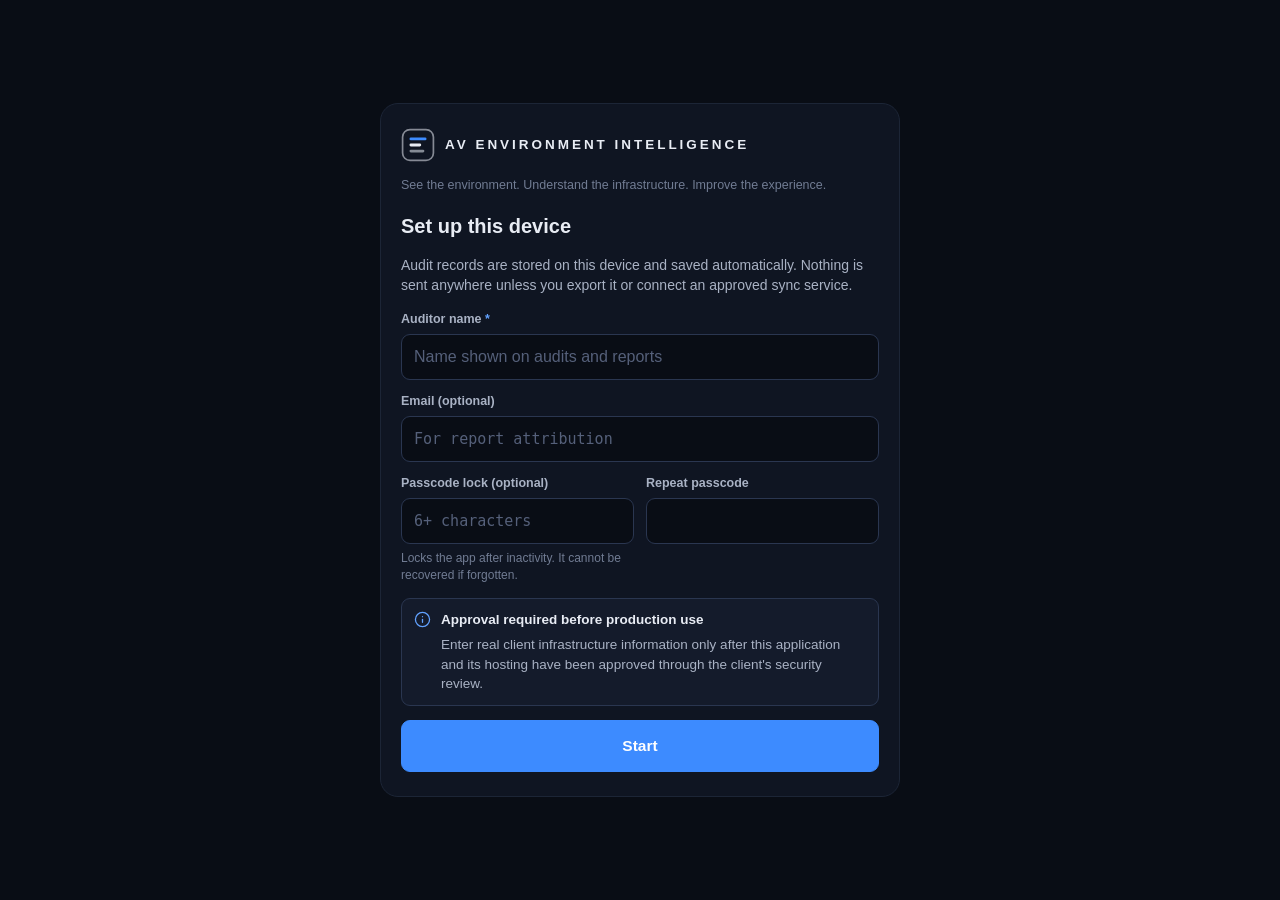
==== app/index.html @ 86ef1dc5 "AV Environment Intelligence 1.0.0 Mobile-first, offline-first AV environment audit application, with" ====
<!doctype html>
<html lang="en">
<head>
<meta charset="utf-8">
<meta name="viewport" content="width=device-width, initial-scale=1, viewport-fit=cover">
<title>AV Environment Intelligence</title>
<meta name="description" content="AV environment audit workspace: room audits, device inventory, infrastructure documentation, findings and reporting.">
<meta name="theme-color" content="#0f1522">
<meta name="color-scheme" content="dark">
<meta name="robots" content="noindex, nofollow">
<meta name="referrer" content="no-referrer">
<meta name="apple-mobile-web-app-capable" content="yes">
<meta name="mobile-web-app-capable" content="yes">
<meta name="apple-mobile-web-app-status-bar-style" content="black-translucent">
<meta name="apple-mobile-web-app-title" content="AV Intelligence">
<meta name="format-detection" content="telephone=no">
<!-- Device-only by default: connect-src 'self' means the browser refuses every connection to any other origin.
     Cloud sync is enabled only by rebuilding with the approved workspace origin: tools\build.ps1 -SyncOrigin https://<project>.supabase.co
     (the build adds that single origin to connect-src). See docs/DEPLOYMENT.md. -->
<meta http-equiv="Content-Security-Policy" content="default-src 'self'; script-src 'self'; style-src 'self'; img-src 'self' data: blob:; connect-src 'self'; object-src 'none'; base-uri 'self'; form-action 'none'">
<link rel="manifest" href="manifest.webmanifest" crossorigin="use-credentials">
<link rel="icon" href="icons/icon-192.png" type="image/png">
<link rel="apple-touch-icon" href="icons/apple-touch-icon.png">
<link rel="stylesheet" href="css/app.css">
</head>
<body>
<div id="app"><div class="boot">AV Environment Intelligence</div></div>
<noscript>This application requires JavaScript.</noscript>
<script src="js/core.js"></script>
<script src="js/schema.js"></script>
<script src="js/store.js"></script>
<script src="js/rules.js"></script>
<script src="js/actions.js"></script>
<script src="js/ui.js"></script>
<script src="js/photos.js"></script>
<script src="js/zip.js"></script>
<script src="js/xlsx.js"></script>
<script src="js/pdf.js"></script>
<script src="js/reports.js"></script>
<script src="js/exporter.js"></script>
<script src="js/handoff.js"></script>
<script src="js/sync.js"></script>
<script src="js/auth.js"></script>
<script src="js/roomimport.js"></script>
<script src="js/pages/command.js"></script>
<script src="js/pages/environment.js"></script>
<script src="js/pages/audits.js"></script>
<script src="js/pages/devices.js"></script>
<script src="js/pages/infrastructure.js"></script>
<script src="js/pages/backlog.js"></script>
<script src="js/pages/coordination.js"></script>
<script src="js/pages/spares.js"></script>
<script src="js/pages/reports.js"></script>
<script src="js/pages/export.js"></script>
<script src="js/pages/settings.js"></script>
<script src="js/shell.js"></script>
<script src="js/main.js"></script>
</body>
</html>
---- app/css/app.css ----
/* AV ENVIRONMENT INTELLIGENCE — design system.
   Layout: fixed app frame (sidebar on desktop, bottom tabs on phones) around one scrolling work area; a single committed dark look. */
:root {
  color-scheme: dark;
  --bg: #090d15;
  --surface: #0f1522;
  --raised: #141b2b;
  --hover: #19223a;
  --line: #1c2536;
  --line-strong: #2a3650;
  --text: #e8ecf4;
  --text-2: #a9b2c4;
  --muted: #717c93;
  --accent: #3d8bff;
  --accent-strong: #62a2ff;
  --accent-weak: rgba(61, 139, 255, 0.14);
  --ok: #37c391;
  --ok-weak: rgba(55, 195, 145, 0.13);
  --warn: #f0b34c;
  --warn-weak: rgba(240, 179, 76, 0.13);
  --danger: #f2675f;
  --danger-weak: rgba(242, 103, 95, 0.13);
  --violet: #9f90ff;
  --violet-weak: rgba(159, 144, 255, 0.14);
  --radius: 12px;
  --radius-sm: 9px;
  --font: -apple-system, BlinkMacSystemFont, "SF Pro Text", "Segoe UI Variable Text", "Segoe UI", Inter, Roboto, "Helvetica Neue", Arial, sans-serif;
  --mono: ui-monospace, "SF Mono", "Cascadia Mono", Consolas, Menlo, monospace;
  --safe-t: env(safe-area-inset-top, 0px);
  --safe-b: env(safe-area-inset-bottom, 0px);
  --gut-l: max(16px, env(safe-area-inset-left, 0px));
  --gut-r: max(16px, env(safe-area-inset-right, 0px));
}
/* Hosted inside a Claude artifact frame: the host already pads the root by the safe-area insets. */
:root.embedded { --safe-t: 0px; --safe-b: 0px; }

*, *::before, *::after { box-sizing: border-box; }
html, body { height: 100%; margin: 0; }
body {
  background: var(--bg); color: var(--text); font-family: var(--font); font-size: 15px; line-height: 1.45;
  -webkit-font-smoothing: antialiased; -webkit-text-size-adjust: 100%; text-size-adjust: 100%; overscroll-behavior: none;
  -webkit-tap-highlight-color: transparent;
}
#app, .app-root { height: 100%; }
h1, h2, h3, p { margin: 0; }
button, input, select, textarea { font: inherit; color: inherit; }
button { cursor: pointer; -webkit-appearance: none; appearance: none; }
button:disabled { cursor: not-allowed; }
a { color: var(--accent-strong); text-decoration: none; }
img { max-width: 100%; }
:focus-visible { outline: 2px solid var(--accent); outline-offset: 2px; }
.ic { flex: none; display: block; }
.mono { font-family: var(--mono); font-size: 0.93em; letter-spacing: 0; }
.muted { color: var(--muted); }
.grow { flex: 1 1 auto; min-width: 0; }
.count { color: var(--muted); font-weight: 500; margin-left: 6px; font-variant-numeric: tabular-nums; }
.boot { height: 100%; display: flex; align-items: center; justify-content: center; color: var(--muted); font-size: 13px; letter-spacing: 0.08em; text-transform: uppercase; }

/* ------------------------------------------------------------ frame */
.shell { height: 100%; display: flex; }
.sidebar { display: none; width: 264px; flex: none; flex-direction: column; gap: 14px; padding: 18px 12px 12px; border-right: 1px solid var(--line); background: var(--surface); overflow-y: auto; }
.sidebar-brand { padding: 4px 8px 6px; }
.sidebar-new { margin: 0 4px; width: calc(100% - 8px); }
.nav { display: flex; flex-direction: column; gap: 2px; }
.nav-item { display: flex; align-items: center; gap: 11px; padding: 9px 10px; border-radius: 8px; color: var(--text-2); font-size: 14px; font-weight: 500; }
.nav-item:hover { background: var(--raised); color: var(--text); }
.nav-item.on { background: var(--accent-weak); color: var(--text); }
.nav-item.on .ic { color: var(--accent-strong); }
.nav-label { flex: 1; min-width: 0; }
.nav-badge { font-size: 11px; font-weight: 700; min-width: 20px; height: 18px; padding: 0 6px; border-radius: 9px; background: var(--raised); border: 1px solid var(--line-strong); color: var(--text-2); display: inline-flex; align-items: center; justify-content: center; font-variant-numeric: tabular-nums; }
.sidebar-foot { margin-top: auto; padding: 10px 8px 2px; border-top: 1px solid var(--line); display: flex; flex-direction: column; gap: 8px; }
.who { display: flex; align-items: center; gap: 10px; }
.who-avatar { width: 30px; height: 30px; border-radius: 50%; background: var(--raised); border: 1px solid var(--line-strong); display: flex; align-items: center; justify-content: center; color: var(--text-2); }
.who-text { display: flex; flex-direction: column; min-width: 0; }
.who-name { font-size: 13px; font-weight: 600; white-space: nowrap; overflow: hidden; text-overflow: ellipsis; }
.who-role, .sidebar-meta { font-size: 11.5px; color: var(--muted); }

.content { flex: 1; min-width: 0; height: 100%; display: flex; flex-direction: column; }
.topbar { flex: none; display: flex; align-items: center; gap: 8px; min-height: calc(52px + var(--safe-t)); padding: var(--safe-t) var(--gut-r) 0 var(--gut-l); border-bottom: 1px solid var(--line); background: var(--surface); }
.topbar-brand { background: none; border: 0; padding: 6px 0; display: flex; align-items: center; }
.topbar-section { display: none; font-weight: 600; font-size: 15px; }
.main { flex: 1; min-height: 0; overflow-y: auto; overflow-x: hidden; -webkit-overflow-scrolling: touch; overscroll-behavior: contain; }
.page { max-width: 1240px; margin: 0 auto; padding: 16px var(--gut-r) 40px var(--gut-l); display: flex; flex-direction: column; gap: 16px; }
.bottomnav { flex: none; display: grid; grid-template-columns: 1fr 1fr auto 1fr 1fr; align-items: center; padding: 6px 6px calc(6px + var(--safe-b)); border-top: 1px solid var(--line); background: var(--surface); }
.bn-item { background: none; border: 0; display: flex; flex-direction: column; align-items: center; gap: 3px; padding: 6px 2px; min-height: 48px; color: var(--muted); font-size: 10.5px; font-weight: 600; letter-spacing: 0.02em; border-radius: 10px; }
.bn-item.on { color: var(--text); }
.bn-item.on .ic { color: var(--accent-strong); }
.fab { display: flex; align-items: center; gap: 6px; margin: -18px 10px 0; min-height: 48px; padding: 0 18px 0 14px; border-radius: 15px; border: 0; background: var(--accent); color: #fff; font-weight: 700; font-size: 13px; letter-spacing: 0.08em; box-shadow: 0 0 0 5px var(--surface), 0 8px 22px rgba(20, 70, 170, 0.45); }
.fab:active { background: #2f79ea; }
.overlays { position: relative; z-index: 30; }

.demo-banner { flex: none; display: flex; align-items: center; gap: 10px; padding: 7px var(--gut-r) 7px var(--gut-l); background: var(--warn-weak); border-bottom: 1px solid rgba(240, 179, 76, 0.28); color: #f3cf8d; font-size: 12.5px; }
.demo-banner strong { font-size: 11px; letter-spacing: 0.1em; color: var(--warn); white-space: nowrap; }
.demo-banner span { flex: 1; min-width: 0; white-space: nowrap; overflow: hidden; text-overflow: ellipsis; }
.demo-banner .link { padding: 0 2px; }
/* the notice on the copy hosted as a demonstration page: always shown, and never cut short */
.demo-banner-hosted { align-items: flex-start; }
.demo-banner-hosted span { white-space: normal; overflow: visible; }
.status-banner { flex: none; display: flex; align-items: flex-start; gap: 8px; padding: 8px var(--gut-r) 8px var(--gut-l); background: var(--danger-weak); border-bottom: 1px solid rgba(242, 103, 95, 0.3); color: #ffc0bb; font-size: 13px; }
.link { background: none; border: 0; padding: 4px 2px; color: var(--accent-strong); font-weight: 600; font-size: inherit; text-decoration: underline; text-underline-offset: 3px; }
.save-pill { display: inline-flex; align-items: center; gap: 6px; min-height: 30px; padding: 0 10px; border-radius: 15px; border: 1px solid var(--line-strong); background: var(--raised); font-size: 12px; font-weight: 600; color: var(--text-2); white-space: nowrap; font-variant-numeric: tabular-nums; }
.save-ok .ic { color: var(--ok); }
.save-warn { border-color: rgba(240, 179, 76, 0.4); } .save-warn .ic { color: var(--warn); }
.save-danger { border-color: rgba(242, 103, 95, 0.5); color: #ffc0bb; } .save-danger .ic { color: var(--danger); }

.brand { display: flex; align-items: center; gap: 10px; color: var(--text); min-width: 0; }
.brand-mark { flex: none; color: var(--text); }
.brand-text { display: flex; align-items: center; gap: 9px; min-width: 0; }
.brand-name { font-weight: 700; font-size: 13.5px; letter-spacing: 0.22em; }
.brand-sep { width: 1px; height: 14px; background: var(--line-strong); }
.brand-product { font-size: 10px; font-weight: 600; letter-spacing: 0.16em; color: var(--text-2); white-space: nowrap; }
.brand-stack .brand-text { flex-direction: column; align-items: flex-start; gap: 3px; }
.brand-stack .brand-sep { display: none; }

@media (min-width: 1024px) {
  .sidebar { display: flex; }
  .bottomnav { display: none; }
  .topbar-brand { display: none; }
  .topbar-section { display: block; }
  .topbar { background: var(--bg); padding-left: 28px; padding-right: 28px; }
  .page { padding: 24px 28px 56px; gap: 20px; }
  .demo-banner, .status-banner { padding-left: 28px; padding-right: 28px; }
}

/* ------------------------------------------------------------ page header */
.page-head { display: flex; align-items: flex-start; justify-content: space-between; gap: 12px; flex-wrap: wrap; }
.page-head-main { display: flex; align-items: flex-start; gap: 6px; min-width: 0; flex: 1 1 190px; }
.back-btn { margin: -3px 0 0 -8px; }
.page-titles { min-width: 0; display: flex; flex-direction: column; gap: 3px; }
.eyebrow { font-size: 11px; font-weight: 600; letter-spacing: 0.1em; text-transform: uppercase; color: var(--muted); }
.page-title { font-size: 21px; line-height: 1.2; font-weight: 650; letter-spacing: -0.01em; display: flex; align-items: center; flex-wrap: wrap; gap: 8px; text-wrap: balance; }
.page-sub { color: var(--text-2); font-size: 13.5px; }
.page-actions { display: flex; gap: 8px; flex-wrap: wrap; align-items: center; }
@media (min-width: 1024px) { .page-title { font-size: 24px; } }

/* ------------------------------------------------------------ buttons */
.btn { display: inline-flex; align-items: center; justify-content: center; gap: 8px; min-height: 44px; padding: 0 16px; border-radius: var(--radius-sm); border: 1px solid var(--line-strong); background: var(--raised); color: var(--text); font-weight: 600; font-size: 14px; white-space: nowrap; text-align: center; user-select: none; -webkit-user-select: none; }
.btn:hover { background: var(--hover); }
.btn:disabled, .btn[aria-disabled="true"] { opacity: 0.45; }
.btn-primary { background: var(--accent); border-color: var(--accent); color: #fff; }
.btn-primary:hover { background: #2f7df2; }
.btn-ghost { background: transparent; border-color: transparent; color: var(--text-2); }
.btn-ghost:hover { background: var(--raised); color: var(--text); }
.btn-danger { background: var(--danger); border-color: var(--danger); color: #fff; }
.btn-danger:hover { background: #e0564e; }
.btn-ghost-danger { background: transparent; border-color: transparent; color: var(--danger); }
.btn-ghost-danger:hover { background: var(--danger-weak); }
.btn-sm { min-height: 36px; padding: 0 12px; font-size: 13px; border-radius: 8px; }
.btn-lg { min-height: 52px; font-size: 15.5px; padding: 0 20px; }
.btn-block { display: flex; width: 100%; }
.icon-btn { display: inline-flex; align-items: center; justify-content: center; width: 40px; height: 40px; flex: none; border-radius: 10px; border: 0; background: transparent; color: var(--text-2); }
.icon-btn:hover { background: var(--raised); color: var(--text); }
.btn-row { display: flex; align-items: center; gap: 8px; }
.btn-row.wrap { flex-wrap: wrap; }
.capture { position: relative; cursor: pointer; }
.file-input { position: absolute; width: 1px; height: 1px; opacity: 0; overflow: hidden; pointer-events: none; }

/* ------------------------------------------------------------ chips */
.chip { display: inline-flex; align-items: center; gap: 4px; height: 22px; padding: 0 8px; border-radius: 11px; border: 1px solid var(--line-strong); background: var(--raised); color: var(--text-2); font-size: 11.5px; font-weight: 600; white-space: nowrap; font-variant-numeric: tabular-nums; }
.chip-ok { color: var(--ok); background: var(--ok-weak); border-color: rgba(55, 195, 145, 0.3); }
.chip-warn { color: var(--warn); background: var(--warn-weak); border-color: rgba(240, 179, 76, 0.3); }
.chip-danger { color: var(--danger); background: var(--danger-weak); border-color: rgba(242, 103, 95, 0.32); }
.chip-accent { color: var(--accent-strong); background: var(--accent-weak); border-color: rgba(61, 139, 255, 0.32); }
.chip-violet { color: var(--violet); background: var(--violet-weak); border-color: rgba(159, 144, 255, 0.32); }
.chip-muted { color: var(--muted); background: transparent; }
.chip-demo { color: var(--warn); background: transparent; border-color: rgba(240, 179, 76, 0.4); font-size: 10px; letter-spacing: 0.08em; height: 18px; padding: 0 6px; }
.chip-strong { font-weight: 700; }
.chip-scroll { display: flex; gap: 8px; overflow-x: auto; padding: 2px 0 6px; margin: 0 calc(-1 * var(--gut-r)) 0 calc(-1 * var(--gut-l)); padding-left: var(--gut-l); padding-right: var(--gut-r); scrollbar-width: none; }
.chip-scroll::-webkit-scrollbar { display: none; }
.sheet-body .chip-scroll { margin: 0 -16px; padding-left: 16px; padding-right: 16px; }
.pill { flex: none; min-height: 38px; padding: 0 14px; border-radius: 19px; border: 1px solid var(--line-strong); background: transparent; color: var(--text-2); font-size: 13px; font-weight: 600; white-space: nowrap; }
.pill.on { background: var(--accent-weak); border-color: var(--accent); color: var(--text); }

/* ------------------------------------------------------------ forms */
.form-group { display: flex; flex-direction: column; gap: 10px; }
.form-group + .form-group { margin-top: 18px; }
.form-group-title { font-size: 11px; font-weight: 700; letter-spacing: 0.1em; text-transform: uppercase; color: var(--muted); padding-bottom: 6px; border-bottom: 1px solid var(--line); }
.form-grid { display: grid; grid-template-columns: repeat(2, minmax(0, 1fr)); gap: 12px; }
.field { grid-column: 1 / -1; display: flex; flex-direction: column; gap: 6px; min-width: 0; }
.field.half { grid-column: span 1; }
@media (max-width: 359px) { .field.half { grid-column: 1 / -1; } }
.field-label { font-size: 12.5px; font-weight: 600; color: var(--text-2); }
.req { color: var(--accent-strong); }
.field-hint { font-size: 12px; color: var(--muted); line-height: 1.4; }
.hint-warn { color: var(--warn); }
.hint-danger { color: #f59a94; }
.field-error { font-size: 12px; color: var(--danger); font-weight: 600; }
.field.is-missing .input { border-color: var(--danger); }
.field-toggle { flex-direction: row; flex-wrap: wrap; align-items: center; justify-content: space-between; column-gap: 12px; }
.field-toggle .field-hint { flex-basis: 100%; }
.input { display: block; width: 100%; min-height: 46px; padding: 10px 12px; border-radius: var(--radius-sm); border: 1px solid var(--line-strong); background: var(--bg); color: var(--text); font-size: 16px; line-height: 1.35; -webkit-appearance: none; appearance: none; }
.input::placeholder { color: #55607a; }
.input:focus { outline: none; border-color: var(--accent); box-shadow: 0 0 0 3px var(--accent-weak); }
.input:disabled { opacity: 0.55; }
.input.mono { font-size: 15px; }
.textarea { resize: vertical; min-height: 76px; }
.select { padding-right: 34px; background-image: url("data:image/svg+xml,%3Csvg xmlns='http://www.w3.org/2000/svg' width='16' height='16' viewBox='0 0 24 24' fill='none' stroke='%23a9b2c4' stroke-width='2.2' stroke-linecap='round' stroke-linejoin='round'%3E%3Cpolyline points='6 9 12 15 18 9'/%3E%3C/svg%3E"); background-repeat: no-repeat; background-position: right 10px center; text-overflow: ellipsis; }
input[type="date"].input { min-width: 0; }
.combo { position: relative; }
.toggle { position: relative; flex: none; width: 50px; height: 30px; border-radius: 15px; border: 1px solid var(--line-strong); background: var(--bg); padding: 0; }
.toggle-knob { position: absolute; top: 3px; left: 3px; width: 22px; height: 22px; border-radius: 50%; background: var(--text-2); }
.toggle.on { background: var(--accent); border-color: var(--accent); }
.toggle.on .toggle-knob { left: 23px; background: #fff; }
.seg { display: grid; grid-auto-flow: column; grid-auto-columns: minmax(0, 1fr); gap: 6px; }
.seg.seg-wrap { grid-auto-flow: row; grid-template-columns: repeat(2, minmax(0, 1fr)); }
.seg-btn { min-height: 44px; padding: 4px 6px; border-radius: var(--radius-sm); border: 1px solid var(--line-strong); background: transparent; color: var(--text-2); font-size: 13px; font-weight: 600; line-height: 1.15; }
.seg-btn.on { background: var(--accent-weak); border-color: var(--accent); color: var(--text); }
.seg-btn.on.tone-ok { background: var(--ok-weak); border-color: var(--ok); color: var(--ok); }
.seg-btn.on.tone-danger { background: var(--danger-weak); border-color: var(--danger); color: var(--danger); }
.seg-btn.on.tone-warn { background: var(--warn-weak); border-color: var(--warn); color: var(--warn); }
.seg-btn.on.tone-muted { background: var(--raised); border-color: var(--muted); color: var(--text-2); }
.ident { padding: 12px; border-radius: var(--radius); border: 1px solid var(--line); background: var(--raised); gap: 8px; }
.ident-missing { border-color: rgba(242, 103, 95, 0.45); }
.ident-recorded { border-color: rgba(240, 179, 76, 0.4); }
.ident-head { display: flex; align-items: center; justify-content: space-between; gap: 8px; }
.ident-row { display: grid; grid-template-columns: minmax(0, 1fr); gap: 8px; }
@media (min-width: 520px) { .ident-row { grid-template-columns: minmax(0, 1.1fr) minmax(0, 1fr); } }
.search { display: flex; align-items: center; gap: 8px; min-height: 44px; padding: 0 6px 0 12px; border-radius: var(--radius-sm); border: 1px solid var(--line-strong); background: var(--bg); color: var(--muted); flex: 1 1 200px; min-width: 0; }
.search:focus-within { border-color: var(--accent); }
.search-input { flex: 1; min-width: 0; border: 0; background: transparent; outline: none; font-size: 16px; color: var(--text); -webkit-appearance: none; appearance: none; }
.search-input::-webkit-search-cancel-button { display: none; }
.toolbar { display: flex; flex-wrap: wrap; gap: 8px; align-items: center; }
.toolbar .select { width: auto; flex: 1 1 140px; min-width: 0; min-height: 44px; font-size: 14px; }
.toolbar .search { flex-basis: 100%; }
@media (min-width: 900px) { .toolbar .search { flex-basis: 240px; } .toolbar .select { flex: 0 1 190px; } }
.label-row { display: flex; align-items: center; justify-content: space-between; gap: 8px; }
.label { font-size: 11px; font-weight: 700; letter-spacing: 0.1em; text-transform: uppercase; color: var(--muted); }

/* ------------------------------------------------------------ surfaces */
.card { border: 1px solid var(--line); border-radius: var(--radius); background: var(--surface); min-width: 0; }
.card-pad { padding: 14px; display: flex; flex-direction: column; gap: 12px; }
.card-head { display: flex; align-items: center; justify-content: space-between; gap: 8px; }
.card-title { font-size: 12px; font-weight: 700; letter-spacing: 0.09em; text-transform: uppercase; color: var(--text-2); }
.list { display: flex; flex-direction: column; border: 1px solid var(--line); border-radius: var(--radius); background: var(--surface); overflow: hidden; }
.list-plain { border: 0; border-radius: 0; background: none; }
.row { display: flex; align-items: center; gap: 12px; width: 100%; min-height: 58px; padding: 11px 14px; text-align: left; background: none; border: 0; border-bottom: 1px solid var(--line); color: inherit; }
.row:last-child { border-bottom: 0; }
.row-click:hover { background: var(--raised); }
.row-left { flex: none; color: var(--text-2); display: flex; align-items: center; }
.row-main { flex: 1; min-width: 0; display: flex; flex-direction: column; gap: 3px; }
.row-title { font-weight: 600; font-size: 14.5px; display: flex; align-items: center; flex-wrap: wrap; gap: 6px; overflow-wrap: anywhere; }
.row-sub { font-size: 12.5px; color: var(--text-2); overflow-wrap: anywhere; }
.row-right { flex: none; display: flex; align-items: center; gap: 6px; flex-wrap: wrap; justify-content: flex-end; max-width: 46%; }
.row-chev { color: var(--muted); flex: none; }
.sect { border: 1px solid var(--line); border-radius: var(--radius); background: var(--surface); min-width: 0; }
.sect-head { display: flex; align-items: center; gap: 10px; width: 100%; min-height: 58px; padding: 10px 14px; background: none; border: 0; text-align: left; }
.sect-ic { color: var(--accent-strong); flex: none; }
.sect-titles { flex: 1; min-width: 0; display: flex; flex-direction: column; gap: 2px; }
.sect-name { font-weight: 650; font-size: 15px; }
.sect-sub { font-size: 12.5px; color: var(--text-2); }
.sect-chev { color: var(--muted); }
.sect-body { padding: 12px 12px 14px; display: flex; flex-direction: column; gap: 12px; border-top: 1px solid var(--line); }
.sect-stack { display: flex; flex-direction: column; gap: 8px; }
@media (min-width: 720px) { .sect-body { padding: 16px; gap: 14px; } }
.tiles { display: grid; grid-template-columns: repeat(2, minmax(0, 1fr)); gap: 10px; }
@media (min-width: 720px) { .tiles { grid-template-columns: repeat(4, minmax(0, 1fr)); } .tiles-3 { grid-template-columns: repeat(3, minmax(0, 1fr)); } }
@media (min-width: 1200px) { .tiles-6 { grid-template-columns: repeat(6, minmax(0, 1fr)); } }
.stat { display: flex; flex-direction: column; gap: 4px; padding: 12px 14px; border-radius: var(--radius); border: 1px solid var(--line); background: var(--surface); text-align: left; min-width: 0; color: inherit; }
.stat-click:hover { background: var(--raised); }
.stat-label { font-size: 11px; font-weight: 700; letter-spacing: 0.07em; text-transform: uppercase; color: var(--muted); }
.stat-value { font-size: 26px; line-height: 1.1; font-weight: 650; font-variant-numeric: tabular-nums; letter-spacing: -0.01em; }
.stat-unit { font-size: 14px; color: var(--muted); font-weight: 500; margin-left: 3px; }
.stat-sub { font-size: 12px; color: var(--text-2); }
.stat-danger .stat-value { color: var(--danger); }
.stat-warn .stat-value { color: var(--warn); }
.stat-ok .stat-value { color: var(--ok); }
.stat-accent .stat-value { color: var(--accent-strong); }
.progress { height: 6px; border-radius: 3px; background: var(--raised); overflow: hidden; }
.progress-bar { height: 100%; border-radius: 3px; background: var(--accent); }
.progress-ok .progress-bar { background: var(--ok); }
.progress-warn .progress-bar { background: var(--warn); }
.stackbar { display: flex; height: 8px; border-radius: 4px; overflow: hidden; gap: 2px; background: transparent; }
.stackbar span { border-radius: 2px; min-width: 4px; }
.stack-ok { background: var(--ok); } .stack-warn { background: var(--warn); } .stack-muted { background: var(--line-strong); } .stack-accent { background: var(--accent); } .stack-danger { background: var(--danger); }
.legend { display: flex; flex-wrap: wrap; gap: 4px 14px; font-size: 12.5px; color: var(--text-2); }
.legend i { display: inline-block; width: 8px; height: 8px; border-radius: 2px; margin-right: 6px; }
.tabs { display: flex; gap: 2px; overflow-x: auto; border-bottom: 1px solid var(--line); scrollbar-width: none; margin: 0 calc(-1 * var(--gut-r)) 0 calc(-1 * var(--gut-l)); padding: 0 var(--gut-r) 0 var(--gut-l); }
.tabs::-webkit-scrollbar { display: none; }
.tab { flex: none; min-height: 44px; padding: 0 12px; background: none; border: 0; border-bottom: 2px solid transparent; color: var(--muted); font-weight: 600; font-size: 14px; white-space: nowrap; display: inline-flex; align-items: center; gap: 6px; }
.tab.on { color: var(--text); border-bottom-color: var(--accent); }
.tab-count { font-size: 11px; padding: 0 6px; height: 18px; border-radius: 9px; background: var(--raised); color: var(--text-2); display: inline-flex; align-items: center; font-variant-numeric: tabular-nums; }
.empty { display: flex; flex-direction: column; align-items: center; gap: 8px; padding: 28px 16px; text-align: center; color: var(--text-2); }
.empty-ic { width: 46px; height: 46px; border-radius: 50%; border: 1px solid var(--line-strong); display: flex; align-items: center; justify-content: center; color: var(--muted); }
.empty-title { font-weight: 600; color: var(--text); }
.empty-text { font-size: 13px; max-width: 46ch; }
.kv-list { display: flex; flex-direction: column; border: 1px solid var(--line); border-radius: var(--radius); overflow: hidden; }
.kv { display: flex; justify-content: space-between; gap: 14px; padding: 9px 12px; border-bottom: 1px solid var(--line); font-size: 13.5px; }
.kv:last-child { border-bottom: 0; }
.kv-k { color: var(--muted); flex: none; max-width: 46%; }
.kv-v { text-align: right; min-width: 0; overflow-wrap: anywhere; }
.kv-mono .kv-v { font-family: var(--mono); font-size: 12.5px; }
.note { display: flex; gap: 10px; padding: 11px 12px; border-radius: var(--radius-sm); border: 1px solid var(--line-strong); background: var(--raised); font-size: 13.5px; color: var(--text-2); line-height: 1.45; }
.note .ic { margin-top: 1px; }
.note-body { min-width: 0; flex: 1; display: flex; flex-direction: column; gap: 6px; overflow-wrap: anywhere; }
.note-title { font-weight: 650; color: var(--text); }
.note-info .ic { color: var(--accent-strong); }
.note-ok { border-color: rgba(55, 195, 145, 0.3); background: var(--ok-weak); } .note-ok .ic { color: var(--ok); }
.note-warn { border-color: rgba(240, 179, 76, 0.32); background: var(--warn-weak); } .note-warn .ic { color: var(--warn); }
.note-danger { border-color: rgba(242, 103, 95, 0.36); background: var(--danger-weak); color: #ffcfca; } .note-danger .ic { color: var(--danger); }
.split { display: grid; grid-template-columns: minmax(0, 1fr); gap: 16px; }
@media (min-width: 1024px) { .split { grid-template-columns: minmax(0, 1.5fr) minmax(0, 1fr); gap: 20px; } .split-even { grid-template-columns: repeat(2, minmax(0, 1fr)); } }
.stack { display: flex; flex-direction: column; gap: 12px; min-width: 0; }
.stack-lg { gap: 16px; }
.table-wrap { overflow-x: auto; border: 1px solid var(--line); border-radius: var(--radius); background: var(--surface); }
.table { width: 100%; border-collapse: collapse; font-size: 13.5px; }
.table th { text-align: left; padding: 9px 12px; font-size: 11px; font-weight: 700; letter-spacing: 0.07em; text-transform: uppercase; color: var(--muted); border-bottom: 1px solid var(--line); white-space: nowrap; background: var(--surface); }
.table td { padding: 10px 12px; border-bottom: 1px solid var(--line); vertical-align: top; }
.table tr:last-child td { border-bottom: 0; }
.table tbody tr.click { cursor: pointer; }
.table tbody tr.click:hover td { background: var(--raised); }
.table .num { text-align: right; font-variant-numeric: tabular-nums; }

/* ------------------------------------------------------------ overlays */
.sheet-wrap { position: fixed; inset: 0; z-index: 40; display: flex; align-items: flex-end; justify-content: center; background: rgba(3, 6, 12, 0.66); }
.sheet { width: 100%; max-width: 780px; max-height: 94%; display: flex; flex-direction: column; background: var(--surface); border: 1px solid var(--line-strong); border-bottom: 0; border-radius: 18px 18px 0 0; padding-bottom: var(--safe-b); }
.sheet-full .sheet { height: 94%; }
.sheet-wide .sheet { max-width: 1040px; height: 94%; }
.sheet-head { flex: none; display: flex; align-items: center; gap: 8px; padding: 12px 8px 12px 16px; border-bottom: 1px solid var(--line); }
.sheet-titles { flex: 1; min-width: 0; }
.sheet-title { font-weight: 650; font-size: 16px; overflow-wrap: anywhere; }
.sheet-sub { font-size: 12.5px; color: var(--text-2); overflow-wrap: anywhere; }
.sheet-body { flex: 1; min-height: 0; overflow-y: auto; -webkit-overflow-scrolling: touch; overscroll-behavior: contain; padding: 16px; display: flex; flex-direction: column; gap: 14px; }
.sheet-foot { flex: none; display: flex; align-items: center; gap: 8px; padding: 10px 12px; border-top: 1px solid var(--line); }
.saved-hint { font-size: 11.5px; color: var(--muted); margin-right: 4px; display: none; }
@media (min-width: 520px) { .saved-hint { display: inline; } }
@media (min-width: 900px) {
  .sheet-wrap { align-items: center; padding: 24px; }
  .sheet { border-radius: 16px; border-bottom: 1px solid var(--line-strong); max-height: 92%; padding-bottom: 0; }
  .sheet-full .sheet, .sheet-wide .sheet { height: auto; min-height: 420px; }
}
.dialog-wrap { position: fixed; inset: 0; z-index: 60; display: flex; align-items: center; justify-content: center; padding: 20px; background: rgba(3, 6, 12, 0.72); }
.dialog { width: 100%; max-width: 420px; padding: 18px; border-radius: 16px; border: 1px solid var(--line-strong); background: var(--raised); display: flex; flex-direction: column; gap: 12px; }
.dialog-title { font-size: 16.5px; font-weight: 650; }
.dialog-msg { color: var(--text-2); font-size: 14px; overflow-wrap: anywhere; white-space: pre-line; }
.dialog-input { display: flex; flex-direction: column; gap: 6px; }
.dialog-actions { display: flex; justify-content: flex-end; gap: 8px; flex-wrap: wrap; margin-top: 4px; }
.toasts { position: fixed; left: 0; right: 0; bottom: calc(84px + var(--safe-b)); z-index: 80; display: flex; flex-direction: column; align-items: center; gap: 8px; padding: 0 16px; pointer-events: none; }
.toast { max-width: 520px; padding: 10px 14px; border-radius: 10px; border: 1px solid var(--line-strong); background: #1b2438; color: var(--text); font-size: 13.5px; font-weight: 500; box-shadow: 0 10px 30px rgba(0, 0, 0, 0.45); }
.toast-ok { border-color: rgba(55, 195, 145, 0.5); }
.toast-warn { border-color: rgba(240, 179, 76, 0.55); }
.toast-danger { border-color: rgba(242, 103, 95, 0.6); background: #2a1a1d; }
@media (min-width: 1024px) { .toasts { bottom: 28px; } }
.action-list { display: flex; flex-direction: column; gap: 8px; }
.action { display: flex; align-items: center; gap: 12px; width: 100%; min-height: 62px; padding: 10px 12px; border-radius: var(--radius); border: 1px solid var(--line); background: var(--raised); text-align: left; color: var(--text); }
.action:hover { background: var(--hover); }
.action-on { border-color: var(--accent); }
.action-ic { width: 40px; height: 40px; flex: none; border-radius: 10px; background: var(--accent-weak); color: var(--accent-strong); display: flex; align-items: center; justify-content: center; }
.action-text { flex: 1; min-width: 0; display: flex; flex-direction: column; gap: 2px; }
.action-label { font-weight: 650; font-size: 15px; }
.action-hint { font-size: 12.5px; color: var(--text-2); }

/* ------------------------------------------------------------ gate (set-up / lock / sign-in) */
.gate { height: 100%; overflow-y: auto; display: flex; align-items: flex-start; justify-content: center; padding: calc(28px + var(--safe-t)) var(--gut-r) calc(28px + var(--safe-b)) var(--gut-l); }
.gate-card { width: 100%; max-width: 420px; margin: auto 0; display: flex; flex-direction: column; gap: 14px; padding: 24px 20px; border-radius: 18px; border: 1px solid var(--line); background: var(--surface); }
.gate-wide { max-width: 520px; }
.gate-tag { font-size: 12.5px; color: var(--muted); }
.gate-title { font-size: 20px; font-weight: 650; display: flex; align-items: center; gap: 8px; margin-top: 4px; }
.gate-text { color: var(--text-2); font-size: 14px; }
.gate-fine { font-size: 12px; color: var(--muted); }

/* ------------------------------------------------------------ photographs */
.gallery { display: grid; grid-template-columns: repeat(3, minmax(0, 1fr)); gap: 6px; }
@media (min-width: 640px) { .gallery { grid-template-columns: repeat(5, minmax(0, 1fr)); } }
@media (min-width: 1100px) { .gallery { grid-template-columns: repeat(7, minmax(0, 1fr)); } }
.gallery-groups { display: flex; flex-direction: column; gap: 14px; }
.gallery-group { display: flex; flex-direction: column; gap: 6px; }
.gallery-title { font-size: 12.5px; font-weight: 650; color: var(--text-2); }
.thumb { position: relative; aspect-ratio: 1 / 1; padding: 0; border-radius: 8px; border: 1px solid var(--line-strong); background: var(--raised); overflow: hidden; display: block; width: 100%; }
.thumb img { width: 100%; height: 100%; object-fit: cover; display: block; }
.thumb-new { border-color: var(--accent); box-shadow: 0 0 0 2px var(--accent-weak); }
.thumb-none { width: 100%; height: 100%; display: flex; align-items: center; justify-content: center; color: var(--muted); }
.thumb-cap { position: absolute; left: 0; right: 0; bottom: 0; padding: 12px 6px 4px; font-size: 10.5px; font-weight: 600; color: #fff; text-align: left; background: linear-gradient(transparent, rgba(0, 0, 0, 0.78)); white-space: nowrap; overflow: hidden; text-overflow: ellipsis; }
.thumb-flag { position: absolute; top: 4px; right: 4px; width: 20px; height: 20px; border-radius: 6px; background: rgba(9, 13, 21, 0.78); color: #fff; display: flex; align-items: center; justify-content: center; }
.thumb-flag-l { right: auto; left: 4px; }
.photo-strip { display: flex; gap: 6px; overflow-x: auto; padding-bottom: 2px; }
.photo-strip .thumb { width: 64px; flex: none; }
.viewer { display: flex; flex-direction: column; gap: 12px; }
.viewer-stage { position: relative; display: flex; align-items: center; justify-content: center; min-height: 200px; border-radius: var(--radius); background: #05070c; border: 1px solid var(--line); overflow: hidden; }
.viewer-img { display: block; max-width: 100%; max-height: 56vh; object-fit: contain; }
.viewer-wait { color: var(--muted); font-size: 13px; padding: 40px; }
.viewer-nav { position: absolute; top: 50%; margin-top: -22px; width: 44px; height: 44px; background: rgba(9, 13, 21, 0.72); color: #fff; border-radius: 50%; }
.viewer-prev { left: 8px; } .viewer-next { right: 8px; }
.annot { display: flex; flex-direction: column; gap: 12px; }
.annot-bar { display: flex; align-items: center; gap: 10px; flex-wrap: wrap; }
.swatch { width: 34px; height: 34px; border-radius: 50%; border: 2px solid var(--line-strong); padding: 0; }
.swatch.on { border-color: #fff; box-shadow: 0 0 0 2px var(--accent); }
.annot-stage { border-radius: var(--radius); overflow: hidden; background: #05070c; border: 1px solid var(--line); display: flex; justify-content: center; }
.annot-canvas { display: block; max-width: 100%; max-height: 60vh; touch-action: none; cursor: crosshair; }

.bm-accent { fill: var(--accent); }

/* ------------------------------------------------------------ command center */
.resume { display: flex; align-items: center; gap: 12px; width: 100%; padding: 14px; border-radius: var(--radius); border: 1px solid rgba(61, 139, 255, 0.45); background: linear-gradient(180deg, rgba(61, 139, 255, 0.12), rgba(61, 139, 255, 0.05)); text-align: left; color: var(--text); }
.resume-ic { width: 40px; height: 40px; flex: none; border-radius: 50%; background: var(--accent); color: #fff; display: flex; align-items: center; justify-content: center; padding-left: 2px; }
.resume-main { flex: 1; min-width: 0; display: flex; flex-direction: column; gap: 5px; }
.resume-label { font-size: 11px; font-weight: 700; letter-spacing: 0.1em; text-transform: uppercase; color: var(--accent-strong); }
.resume-title { font-size: 16px; font-weight: 650; }
.resume-sub { font-size: 12.5px; color: var(--text-2); font-variant-numeric: tabular-nums; }
.floor-list { display: flex; flex-direction: column; }
.floor-row { display: flex; flex-direction: column; gap: 7px; width: 100%; padding: 12px 0; background: none; border: 0; border-top: 1px solid var(--line); text-align: left; color: inherit; }
.floor-row:first-child { border-top: 0; padding-top: 0; }
.floor-row:last-child { padding-bottom: 0; }
.floor-top { display: flex; align-items: center; gap: 8px; min-width: 0; }
.floor-name { font-weight: 650; font-size: 15px; white-space: nowrap; }
.floor-des { font-size: 12.5px; color: var(--muted); white-space: nowrap; overflow: hidden; text-overflow: ellipsis; min-width: 0; }
.floor-counts { font-size: 12.5px; color: var(--text-2); font-variant-numeric: tabular-nums; }
.alert-ic { width: 34px; height: 34px; border-radius: 9px; display: flex; align-items: center; justify-content: center; background: var(--raised); }
.alert-ic.alert-danger { color: var(--danger); background: var(--danger-weak); }
.alert-ic.alert-warn { color: var(--warn); background: var(--warn-weak); }
.alert-ic.alert-info { color: var(--accent-strong); background: var(--accent-weak); }
.alert-count { font-size: 17px; font-weight: 700; font-variant-numeric: tabular-nums; }
.alert-count.alert-danger { color: var(--danger); } .alert-count.alert-warn { color: var(--warn); } .alert-count.alert-info { color: var(--accent-strong); }
.insight { display: flex; flex-direction: column; gap: 7px; padding: 12px 14px; border-radius: var(--radius); border: 1px solid var(--line); background: var(--surface); min-width: 0; }
.insight-head { display: flex; gap: 6px; flex-wrap: wrap; }
.insight-title { font-weight: 650; font-size: 14.5px; overflow-wrap: anywhere; }
.insight-detail { font-size: 13px; color: var(--text-2); overflow-wrap: anywhere; white-space: pre-line; }
.act-ic { width: 28px; height: 28px; border-radius: 50%; background: var(--raised); border: 1px solid var(--line-strong); display: flex; align-items: center; justify-content: center; color: var(--text-2); }
.row-compact { min-height: 50px; padding-top: 9px; padding-bottom: 9px; }
.row-compact .row-title { font-weight: 500; font-size: 13.5px; }

/* ------------------------------------------------------------ shared page pieces */
.h2 { font-size: 17px; font-weight: 650; display: flex; align-items: center; flex-wrap: wrap; gap: 8px; overflow-wrap: anywhere; }
.subhead { font-size: 12.5px; font-weight: 650; color: var(--text-2); padding: 2px 2px 0; }
.prose { color: var(--text-2); white-space: pre-line; overflow-wrap: anywhere; }
.chips { display: flex; flex-wrap: wrap; gap: 6px; align-items: center; }
.chip-btn { cursor: pointer; height: 26px; }
.meta-line { display: flex; flex-wrap: wrap; gap: 4px 16px; font-size: 13px; color: var(--text-2); }
.meta-line span { display: inline-flex; align-items: center; gap: 5px; }
.label-actions { display: inline-flex; align-items: center; gap: 4px; }
.row-main > .chip, .row-main > .chips { align-self: flex-start; }
.row-main > .stackbar, .row-main > .progress { margin-top: 3px; }
.row-main > .btn-row { margin-top: 4px; }
.readonly { min-height: 46px; display: flex; align-items: center; padding: 0 12px; border-radius: var(--radius-sm); border: 1px dashed var(--line-strong); color: var(--text-2); }
.plain { list-style: none; margin: 0; padding: 0; display: flex; flex-direction: column; gap: 7px; font-size: 13.5px; color: var(--text-2); }
.plain li { display: flex; gap: 8px; align-items: flex-start; overflow-wrap: anywhere; }
.plain li .ic { margin-top: 2px; color: var(--warn); }
.plain.numbered { counter-reset: n; }
.plain.numbered li { counter-increment: n; }
.plain.numbered li::before { content: counter(n); flex: none; width: 20px; height: 20px; border-radius: 50%; background: var(--accent-weak); color: var(--accent-strong); font-size: 11px; font-weight: 700; display: flex; align-items: center; justify-content: center; margin-top: 1px; }
.plain.bullets li::before { content: ""; flex: none; width: 5px; height: 5px; border-radius: 50%; background: var(--muted); margin-top: 8px; }
.cell-missing { color: var(--danger); font-weight: 650; }
.cell-unv { color: var(--warn); font-size: 12px; }
.cell-main { display: flex; align-items: center; gap: 6px; font-weight: 600; }

/* ------------------------------------------------------------ audit workspace */
.go-start { font-size: 12px; font-weight: 700; color: var(--accent-strong); }
.audit-progress { display: flex; flex-direction: column; gap: 6px; }
.audit-pct { display: flex; align-items: baseline; gap: 8px; }
.audit-pct-n { font-size: 26px; font-weight: 650; font-variant-numeric: tabular-nums; }
.audit-bar { position: sticky; bottom: 0; z-index: 5; display: flex; gap: 8px; margin: 4px calc(-1 * var(--gut-r)) -40px calc(-1 * var(--gut-l)); padding: 10px var(--gut-r) 10px var(--gut-l); border-top: 1px solid var(--line); background: rgba(15, 21, 34, 0.96); }
.audit-bar .btn { flex: 1 1 0; padding: 0 8px; }
@media (min-width: 1024px) { .audit-bar { margin: 4px 0 -56px; padding: 12px 0; background: var(--bg); } }
.cat { border: 1px solid var(--line); border-radius: var(--radius-sm); background: var(--raised); }
.cat-head { display: flex; flex-wrap: wrap; align-items: center; gap: 4px 8px; width: 100%; min-height: 50px; padding: 8px 12px; background: none; border: 0; text-align: left; }
.cat-name { flex: 1; min-width: 0; font-size: 12px; font-weight: 700; letter-spacing: 0.09em; }
.cat-count { font-size: 13px; font-weight: 650; color: var(--text-2); font-variant-numeric: tabular-nums; }
.cat-done { color: var(--ok); }
.cat-flags { flex-basis: 100%; display: flex; gap: 6px; flex-wrap: wrap; }
.cat-body { display: flex; flex-direction: column; gap: 10px; padding: 4px 10px 12px; }
.seg-test { grid-auto-flow: row; grid-template-columns: 1fr 1fr 1.5fr 0.9fr; }
.seg-check { grid-auto-flow: row; grid-template-columns: 1.15fr 0.85fr 1.45fr 0.75fr; }
.test { display: flex; flex-direction: column; gap: 8px; padding: 11px 10px; border-radius: var(--radius-sm); border: 1px solid var(--line); background: var(--surface); }
.test-flag { border-color: rgba(240, 179, 76, 0.4); }
.test-head { display: flex; align-items: center; justify-content: space-between; gap: 8px; min-height: 24px; }
.test-head .icon-btn { width: 32px; height: 32px; margin: -4px -6px -4px 0; }
.test-name { font-weight: 600; font-size: 14.5px; display: flex; align-items: center; flex-wrap: wrap; gap: 6px; }
.test-evidence { font-size: 12px; color: var(--muted); }
.test-extra { display: flex; flex-direction: column; gap: 8px; }
.suggest { display: flex; gap: 9px; padding: 10px 11px; border-radius: var(--radius-sm); border: 1px solid rgba(61, 139, 255, 0.4); background: var(--accent-weak); font-size: 13px; }
.suggest > .ic { color: var(--accent-strong); margin-top: 2px; }
.suggest-done { border-color: var(--line-strong); background: var(--raised); }
.suggest-done > .ic { color: var(--text-2); }
.suggest-body { flex: 1; min-width: 0; display: flex; flex-direction: column; gap: 5px; overflow-wrap: anywhere; }
.suggest-title { font-size: 11px; font-weight: 700; letter-spacing: 0.09em; text-transform: uppercase; color: var(--accent-strong); }
.suggest-dismissed { font-size: 12.5px; color: var(--muted); }
.note-item { align-items: flex-start; }
.note-text { font-size: 14px; white-space: pre-line; overflow-wrap: anywhere; }
.completion .blockers { display: flex; flex-direction: column; gap: 8px; }
.guidance { display: flex; gap: 9px; padding: 10px 11px; border-radius: var(--radius-sm); border: 1px solid var(--line-strong); background: var(--raised); font-size: 13px; color: var(--text-2); }
.guidance > .ic { color: var(--accent-strong); margin-top: 2px; }
.guidance strong { color: var(--text); }

/* ------------------------------------------------------------ devices */
.dev-below { display: flex; flex-wrap: wrap; align-items: center; gap: 4px 10px; margin-top: 2px; }
.id-dots { display: inline-flex; gap: 5px; }
.id-dot { font-size: 10px; font-weight: 700; letter-spacing: 0.04em; padding: 1px 6px; border-radius: 5px; border: 1px solid var(--line-strong); color: var(--muted); }
.id-verified { color: var(--ok); border-color: rgba(55, 195, 145, 0.4); }
.id-recorded { color: var(--warn); border-color: rgba(240, 179, 76, 0.45); }
.id-missing { color: var(--danger); border-color: rgba(242, 103, 95, 0.5); background: var(--danger-weak); }
.dev-missing { font-size: 12px; color: #f59a94; }
.cat-grid { display: grid; grid-template-columns: repeat(2, minmax(0, 1fr)); gap: 8px; }
@media (min-width: 640px) { .cat-grid { grid-template-columns: repeat(3, minmax(0, 1fr)); } }
.cat-tile { display: flex; align-items: center; gap: 10px; min-height: 54px; padding: 8px 12px; border-radius: var(--radius-sm); border: 1px solid var(--line); background: var(--raised); color: var(--text); text-align: left; font-size: 13.5px; font-weight: 600; line-height: 1.2; }
.cat-tile:hover { background: var(--hover); }
.cat-tile .ic { color: var(--accent-strong); }
.idbar { display: flex; flex-direction: column; gap: 5px; }
.idbar-top { display: flex; justify-content: space-between; gap: 10px; flex-wrap: wrap; font-size: 12px; }
.idbar-label { font-weight: 650; font-size: 13px; }
.fu .row-main { gap: 5px; }

/* ------------------------------------------------------------ spares */
.spare { align-items: stretch; padding: 0; }
.spare-main { flex: 1; min-width: 0; display: flex; flex-direction: column; gap: 4px; padding: 11px 6px 11px 14px; background: none; border: 0; text-align: left; color: inherit; }
.stepper { flex: none; display: flex; align-items: center; gap: 2px; padding-right: 8px; }
.stepper .icon-btn { border: 1px solid var(--line-strong); width: 36px; height: 36px; }
.stepper-val { min-width: 46px; display: flex; flex-direction: column; align-items: center; }
.stepper-n { font-size: 18px; font-weight: 650; font-variant-numeric: tabular-nums; line-height: 1.1; }
.stepper-min { font-size: 10.5px; color: var(--muted); }

/* ------------------------------------------------------------ infrastructure topology */
.topo-wrap { overflow-x: auto; border: 1px solid var(--line); border-radius: var(--radius); background: var(--surface); padding: 6px; }
.topo { display: block; max-width: none; }
.topo-node { cursor: pointer; }
.topo-sw { fill: #16233d; stroke: var(--accent); stroke-width: 1.2; }
.topo-sw.topo-unv { stroke: var(--warn); stroke-dasharray: 4 3; }
.topo-dv { fill: var(--raised); stroke: var(--line-strong); stroke-width: 1; }
.topo-dv.topo-bad { stroke: var(--danger); }
.topo-t1 { fill: var(--text); font-size: 12px; font-weight: 650; font-family: var(--mono); }
.topo-t2 { fill: var(--text-2); font-size: 10px; }
.topo-t2b { fill: var(--text); font-size: 11px; font-family: var(--mono); }
.topo-t3 { fill: var(--muted); font-size: 10px; }
.topo-port { fill: var(--accent-strong); font-size: 10.5px; font-family: var(--mono); font-weight: 650; }
.topo-line { fill: none; stroke: var(--line-strong); stroke-width: 1.2; }
.topo-uplink { stroke: var(--accent); }
.topo-dash { stroke-dasharray: 5 4; stroke: var(--warn); }

/* ------------------------------------------------------------ reports */
.report-list { display: flex; flex-direction: column; gap: 10px; }
.report-card { display: flex; flex-direction: column; gap: 10px; padding: 14px; border: 1px solid var(--line); border-radius: var(--radius); background: var(--surface); }
@media (min-width: 900px) { .report-card { flex-direction: row; align-items: center; justify-content: space-between; } .report-card .btn-row { flex: none; } }
.report-main { min-width: 0; display: flex; flex-direction: column; gap: 4px; }
.report-name { font-weight: 650; font-size: 15px; display: flex; align-items: center; gap: 8px; }
.report-name .ic { color: var(--accent-strong); }
.report-desc { font-size: 13px; color: var(--text-2); }
.paper { background: #fff; color: #111827; border-radius: 8px; padding: 22px 18px; display: flex; flex-direction: column; gap: 12px; font-size: 13.5px; line-height: 1.5; min-width: 0; }
@media (min-width: 900px) { .paper { padding: 40px 44px; } }
.paper-brand { display: flex; align-items: baseline; gap: 10px; padding-bottom: 10px; border-bottom: 3px solid #2f6feb; }
.paper-brand-name { font-weight: 800; letter-spacing: 0.2em; font-size: 13px; color: #0f1522; }
.paper-brand-prod { font-size: 9.5px; letter-spacing: 0.16em; color: #6b7280; }
.paper-title { font-size: 24px; line-height: 1.2; font-weight: 750; color: #0f1522; margin-top: 6px; text-wrap: balance; }
.paper-sub { color: #6b7280; font-size: 14px; }
.paper-meta { display: grid; grid-template-columns: repeat(2, minmax(0, 1fr)); gap: 6px 18px; padding: 12px; background: #f6f8fb; border: 1px solid #d0d5dd; border-radius: 6px; }
.paper-meta > div { display: flex; flex-direction: column; min-width: 0; }
.paper-meta-k { font-size: 10.5px; text-transform: uppercase; letter-spacing: 0.07em; color: #6b7280; }
.paper-meta-v { font-weight: 650; overflow-wrap: anywhere; }
.paper-h1 { font-size: 16px; font-weight: 750; color: #0f1522; margin-top: 12px; padding-bottom: 5px; border-bottom: 1.5px solid #2f6feb; }
.paper-h2 { font-size: 14px; font-weight: 700; color: #0f1522; margin-top: 6px; }
.paper-p { margin: 0; max-width: 78ch; overflow-wrap: anywhere; }
.paper-muted { color: #6b7280; }
.paper-ul { margin: 0; padding-left: 20px; display: flex; flex-direction: column; gap: 5px; max-width: 86ch; }
.paper-kv { margin: 0; display: flex; flex-direction: column; border-top: 1px solid #e5e7eb; }
.paper-kv > div { display: grid; grid-template-columns: minmax(0, 0.42fr) minmax(0, 1fr); gap: 12px; padding: 6px 0; border-bottom: 1px solid #e5e7eb; }
.paper-kv dt { color: #6b7280; font-size: 12.5px; }
.paper-kv dd { margin: 0; overflow-wrap: anywhere; white-space: pre-line; }
.paper-stats { display: grid; grid-template-columns: repeat(2, minmax(0, 1fr)); gap: 8px; }
@media (min-width: 720px) { .paper-stats { grid-template-columns: repeat(4, minmax(0, 1fr)); } }
.paper-stat { display: flex; flex-direction: column; gap: 2px; padding: 10px 12px; background: #f6f8fb; border: 1px solid #d0d5dd; border-radius: 6px; }
.paper-stat-v { font-size: 20px; font-weight: 750; color: #0f1522; font-variant-numeric: tabular-nums; }
.paper-stat-l { font-size: 10.5px; text-transform: uppercase; letter-spacing: 0.06em; color: #6b7280; }
.paper-danger .paper-stat-v { color: #b91c1c; } .paper-warn .paper-stat-v { color: #9a5c06; } .paper-ok .paper-stat-v { color: #15803d; }
.paper-callout { padding: 10px 12px; border-radius: 6px; border: 1px solid #d0d5dd; background: #eff6ff; font-size: 13px; }
.paper-callout.paper-warn { background: #fffbeb; border-color: #f5d08a; color: #7a4a05; font-weight: 650; }
.paper-callout.paper-danger { background: #fef2f2; border-color: #fecaca; }
.paper-table-block { display: flex; flex-direction: column; gap: 6px; min-width: 0; }
.paper-table-title { font-weight: 700; font-size: 13px; color: #0f1522; }
.paper-table-title span { font-weight: 400; color: #6b7280; }
.paper-table-wrap { overflow-x: auto; border: 1px solid #d0d5dd; border-radius: 6px; }
.paper-table { width: 100%; border-collapse: collapse; font-size: 12px; }
.paper-table th { background: #0f1522; color: #fff; text-align: left; padding: 7px 8px; font-weight: 650; white-space: nowrap; }
.paper-table td { padding: 6px 8px; border-top: 1px solid #e5e7eb; vertical-align: top; overflow-wrap: anywhere; min-width: 64px; }
.paper-table tbody tr:nth-child(even) td { background: #f6f8fb; }
.paper-t-danger { color: #b91c1c; font-weight: 700; } .paper-t-warn { color: #9a5c06; font-weight: 650; } .paper-t-ok { color: #15803d; font-weight: 650; }
.paper-photos { display: grid; grid-template-columns: repeat(2, minmax(0, 1fr)); gap: 10px; }
@media (min-width: 720px) { .paper-photos { grid-template-columns: repeat(3, minmax(0, 1fr)); } }
.paper-photos figure { margin: 0; display: flex; flex-direction: column; gap: 4px; }
.paper-photos img { width: 100%; aspect-ratio: 4 / 3; object-fit: cover; border-radius: 4px; border: 1px solid #d0d5dd; }
.paper-photos figcaption { font-size: 11px; color: #6b7280; overflow-wrap: anywhere; }
.paper-nophoto { aspect-ratio: 4 / 3; display: flex; align-items: center; justify-content: center; background: #eef1f5; color: #6b7280; font-size: 11px; border-radius: 4px; }
.paper-foot { margin-top: 10px; padding-top: 10px; border-top: 1px solid #d0d5dd; font-size: 11px; color: #6b7280; }

/* ------------------------------------------------------------ daily export */
.check { border-bottom: 1px solid var(--line); }
.check:last-child { border-bottom: 0; }
.check-head { display: flex; align-items: center; gap: 10px; width: 100%; min-height: 54px; padding: 9px 12px; background: none; border: 0; text-align: left; color: inherit; }
.check-head:disabled { cursor: default; opacity: 1; }
.check-ic { width: 24px; height: 24px; flex: none; border-radius: 50%; display: flex; align-items: center; justify-content: center; }
.check-ok { background: var(--ok-weak); color: var(--ok); } .check-warn { background: var(--warn-weak); color: var(--warn); } .check-danger { background: var(--danger-weak); color: var(--danger); }
.check-main { flex: 1; min-width: 0; display: flex; flex-direction: column; gap: 2px; }
.check-name { font-weight: 600; font-size: 14px; }
.check-detail { font-size: 12.5px; color: var(--text-2); }
.check-items { padding: 2px 12px 12px 46px; font-size: 12.5px; }
.check-items li { display: block; }
.export-action { display: flex; flex-direction: column; gap: 10px; }
.export-action .btn-lg { min-height: 58px; letter-spacing: 0.06em; font-size: 14.5px; }

.crash { display: flex; flex-direction: column; gap: 12px; }
.crash-detail { margin: 0; padding: 10px 12px; border-radius: 8px; background: var(--raised); color: var(--text-2); font-family: var(--mono); font-size: 12px; white-space: pre-wrap; overflow-wrap: anywhere; }
/* Phones and touch screens: every control that is tapped offers at least 44 px in both directions (one-handed use
   while walking). Small buttons, icon buttons and filter pills grow; a switch and a text link keep their look and get
   a larger touch area around them instead. */
@media (max-width: 1023px), (pointer: coarse) {
  .btn-sm { min-height: 44px; }
  .icon-btn, .stepper .icon-btn, .test-head .icon-btn { width: 44px; height: 44px; }
  .test-head .icon-btn { margin: -6px -8px -6px 0; }
  .pill { min-height: 44px; }
  .save-pill, .topbar-brand { min-height: 44px; }
  .swatch { width: 44px; height: 44px; }
  .search-input { min-height: 44px; }
  .toggle, .link, .chip-btn { position: relative; }
  .toggle::after, .link::after, .chip-btn::after { content: ''; position: absolute; left: 50%; top: 50%; width: 100%; height: 100%; min-width: 44px; min-height: 44px; transform: translate(-50%, -50%); }
}
@media (prefers-reduced-motion: no-preference) {
  .progress-bar { transition: width 0.2s ease; }
  .toggle-knob { transition: left 0.12s ease; }
}
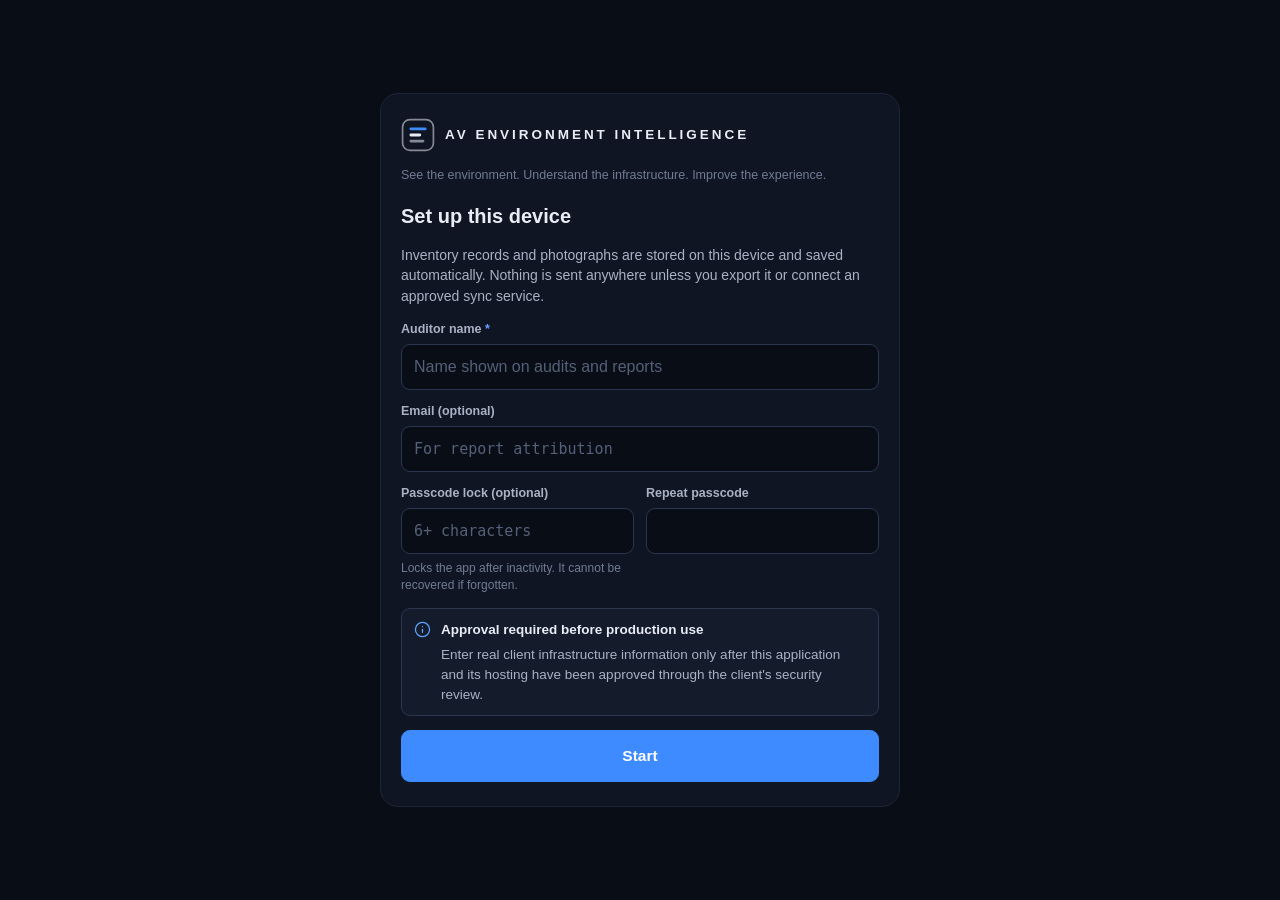
==== commit b3b3fa25: "Asset inventory as the primary experience; audit workspace kept as the Legacy Command Center - Inven" ====
--- a/app/index.html
+++ b/app/index.html
@@ -4,7 +4,7 @@
 <meta charset="utf-8">
 <meta name="viewport" content="width=device-width, initial-scale=1, viewport-fit=cover">
 <title>AV Environment Intelligence</title>
-<meta name="description" content="AV environment audit workspace: room audits, device inventory, infrastructure documentation, findings and reporting.">
+<meta name="description" content="AV asset inventory: photograph, identify, verify and export every AV device; with the legacy audit command center.">
 <meta name="theme-color" content="#0f1522">
 <meta name="color-scheme" content="dark">
 <meta name="robots" content="noindex, nofollow">
@@ -42,6 +42,8 @@
 <script src="js/sync.js"></script>
 <script src="js/auth.js"></script>
 <script src="js/roomimport.js"></script>
+<script src="js/inventory.js"></script>
+<script src="js/identify.js"></script>
 <script src="js/pages/command.js"></script>
 <script src="js/pages/environment.js"></script>
 <script src="js/pages/audits.js"></script>
@@ -53,6 +55,10 @@
 <script src="js/pages/reports.js"></script>
 <script src="js/pages/export.js"></script>
 <script src="js/pages/settings.js"></script>
+<script src="js/pages/inventory.js"></script>
+<script src="js/pages/rooms.js"></script>
+<script src="js/pages/assets.js"></script>
+<script src="js/pages/integration.js"></script>
 <script src="js/shell.js"></script>
 <script src="js/main.js"></script>
 </body>
--- a/app/css/app.css
+++ b/app/css/app.css
@@ -97,6 +97,9 @@
 .demo-banner-hosted { align-items: flex-start; }
 .demo-banner-hosted span { white-space: normal; overflow: visible; }
 .status-banner { flex: none; display: flex; align-items: flex-start; gap: 8px; padding: 8px var(--gut-r) 8px var(--gut-l); background: var(--danger-weak); border-bottom: 1px solid rgba(242, 103, 95, 0.3); color: #ffc0bb; font-size: 13px; }
+.update-banner { background: var(--accent-weak); border-bottom-color: rgba(61, 139, 255, 0.3); color: var(--accent-strong); align-items: center; }
+.update-banner span { flex: 1; }
+.update-banner .link { padding: 0 2px; }
 .link { background: none; border: 0; padding: 4px 2px; color: var(--accent-strong); font-weight: 600; font-size: inherit; text-decoration: underline; text-underline-offset: 3px; }
 .save-pill { display: inline-flex; align-items: center; gap: 6px; min-height: 30px; padding: 0 10px; border-radius: 15px; border: 1px solid var(--line-strong); background: var(--raised); font-size: 12px; font-weight: 600; color: var(--text-2); white-space: nowrap; font-variant-numeric: tabular-nums; }
 .save-ok .ic { color: var(--ok); }
@@ -613,3 +616,72 @@
   .progress-bar { transition: width 0.2s ease; }
   .toggle-knob { transition: left 0.12s ease; }
 }
+
+/* ------------------------------------------------------------------ asset inventory */
+.stack-violet { background: var(--violet); }
+.tiles-5 { grid-template-columns: repeat(2, minmax(0, 1fr)); }
+@media (min-width: 720px) { .tiles-5 { grid-template-columns: repeat(3, minmax(0, 1fr)); } }
+@media (min-width: 1200px) { .tiles-5 { grid-template-columns: repeat(5, minmax(0, 1fr)); } }
+.shortcuts { display: grid; grid-template-columns: repeat(2, minmax(0, 1fr)); gap: 8px; }
+@media (min-width: 720px) { .shortcuts { grid-template-columns: repeat(5, minmax(0, 1fr)); } }
+.shortcut { display: flex; flex-direction: column; align-items: flex-start; gap: 4px; min-height: 92px; padding: 12px; border-radius: var(--radius); border: 1px solid var(--line); background: var(--surface); color: var(--text); text-align: left; cursor: pointer; }
+.shortcut:hover { background: var(--hover); }
+.shortcut-primary { grid-column: 1 / -1; border-color: rgba(61, 139, 255, 0.5); background: var(--accent-weak); }
+@media (min-width: 720px) { .shortcut-primary { grid-column: auto; } }
+.shortcut-ic { color: var(--accent-strong); }
+.shortcut-label { font-weight: 650; font-size: 14.5px; }
+.shortcut-hint { font-size: 12px; color: var(--muted); }
+.idbar-click { width: 100%; padding: 6px 0; background: none; border: 0; color: inherit; text-align: left; cursor: pointer; }
+.alert-ic.alert-ok { color: var(--ok); background: var(--ok-weak); }
+.alert-count.alert-ok { color: var(--ok); }
+.nav-group { margin: 14px 10px 4px; font-size: 10.5px; font-weight: 700; letter-spacing: 0.1em; text-transform: uppercase; color: var(--muted); }
+.nav-legacy { font-size: 13px; }
+.asset-list { display: flex; flex-direction: column; gap: 6px; }
+.asset-row { display: flex; align-items: center; gap: 12px; width: 100%; min-height: 64px; padding: 8px 10px; border-radius: var(--radius); border: 1px solid var(--line); background: var(--surface); color: var(--text); text-align: left; cursor: pointer; }
+.asset-row:hover { background: var(--hover); }
+.asset-thumb { flex: none; width: 56px; height: 56px; border-radius: 8px; overflow: hidden; background: var(--raised); display: flex; align-items: center; justify-content: center; color: var(--muted); }
+.asset-thumb img { width: 100%; height: 100%; object-fit: cover; display: block; }
+.asset-main { flex: 1; min-width: 0; display: flex; flex-direction: column; gap: 3px; }
+.asset-title { font-weight: 650; font-size: 14.5px; overflow: hidden; text-overflow: ellipsis; }
+.asset-sub { font-size: 12.5px; color: var(--text-2); }
+.asset-ids { display: flex; flex-wrap: wrap; gap: 2px 12px; font-size: 12px; }
+.asset-id { display: inline-flex; gap: 5px; min-width: 0; }
+.asset-id-k { color: var(--muted); font-weight: 600; }
+.asset-right { flex: none; display: flex; flex-direction: column; align-items: flex-end; gap: 4px; }
+.add-device { display: flex; flex-direction: column; gap: 8px; }
+.add-device .btn-lg { min-height: 64px; font-size: 16px; letter-spacing: 0.02em; }
+.room-actions { display: flex; flex-wrap: wrap; gap: 8px; justify-content: space-between; padding-top: 4px; }
+.ident-photos { display: grid; grid-template-columns: repeat(2, minmax(0, 1fr)); gap: 10px; }
+@media (min-width: 640px) { .ident-photos { grid-template-columns: repeat(4, minmax(0, 1fr)); } }
+.ident-photo { display: flex; flex-direction: column; gap: 4px; }
+.ident-photo-meta { font-size: 12px; }
+.ident-photo-role { font-weight: 650; }
+.crop-stage { display: flex; justify-content: center; }
+.crop-box { position: relative; display: inline-block; max-width: 100%; touch-action: none; user-select: none; cursor: crosshair; }
+.crop-img { display: block; max-width: 100%; max-height: 70vh; pointer-events: none; }
+.crop-rect { position: absolute; border: 2px solid var(--accent); background: rgba(61, 139, 255, 0.16); box-shadow: 0 0 0 9999px rgba(0, 0, 0, 0.45); pointer-events: none; }
+.merge-head { display: flex; align-items: center; gap: 8px; }
+.merge-col { flex: 1; min-width: 0; display: flex; flex-direction: column; gap: 2px; }
+.merge-row { display: grid; grid-template-columns: minmax(0, 1fr) minmax(0, 1fr); gap: 6px; padding: 8px 0; border-bottom: 1px solid var(--line); }
+.merge-label { grid-column: 1 / -1; font-size: 12px; font-weight: 650; color: var(--muted); }
+.merge-val { min-height: 44px; padding: 6px 10px; border-radius: var(--radius-sm); border: 1px solid var(--line-strong); background: transparent; color: var(--text); text-align: left; overflow-wrap: anywhere; cursor: pointer; }
+.merge-val.on { border-color: var(--accent); background: var(--accent-weak); }
+.merge-val:disabled { cursor: default; opacity: 0.75; }
+.merge-row .field-hint { grid-column: 1 / -1; }
+.bulk-bar { position: sticky; top: 0; z-index: 2; display: flex; flex-wrap: wrap; align-items: center; gap: 8px; padding: 8px 10px; border-radius: var(--radius); border: 1px solid var(--accent); background: var(--raised); }
+.bulk-count { font-weight: 650; }
+.pick-row { display: flex; align-items: center; gap: 8px; }
+.pick-row > .asset-row { flex: 1; min-width: 0; }
+.pick-box { flex: none; width: 44px; height: 44px; border-radius: 10px; border: 1px solid var(--line-strong); background: transparent; color: #fff; display: flex; align-items: center; justify-content: center; cursor: pointer; }
+.pick-box.on { background: var(--accent); border-color: var(--accent); }
+.map-list { display: flex; flex-direction: column; gap: 8px; }
+.map-row { display: grid; grid-template-columns: 28px minmax(0, 1fr); gap: 6px 8px; align-items: center; padding: 8px; border-radius: var(--radius-sm); border: 1px solid var(--line); background: var(--surface); }
+.map-row > .map-target, .map-row > .map-source, .map-row > .map-const, .map-row > .map-req, .map-row > .chip, .map-row > .map-tools { grid-column: 2; }
+.map-n { grid-row: 1; color: var(--muted); font-variant-numeric: tabular-nums; font-size: 12px; }
+.map-req { display: inline-flex; align-items: center; gap: 8px; font-size: 13px; min-height: 44px; }
+.map-tools { display: flex; gap: 2px; justify-content: flex-end; }
+@media (min-width: 900px) {
+  .map-row { grid-template-columns: 28px minmax(0, 1.2fr) minmax(0, 1.2fr) auto auto auto; }
+  .map-row > .map-target, .map-row > .map-source, .map-row > .map-const, .map-row > .map-req, .map-row > .chip, .map-row > .map-tools { grid-column: auto; }
+}
+.table-compact td, .table-compact th { padding: 6px 8px; font-size: 12.5px; white-space: nowrap; }.merge-list { display: flex; flex-direction: column; }
